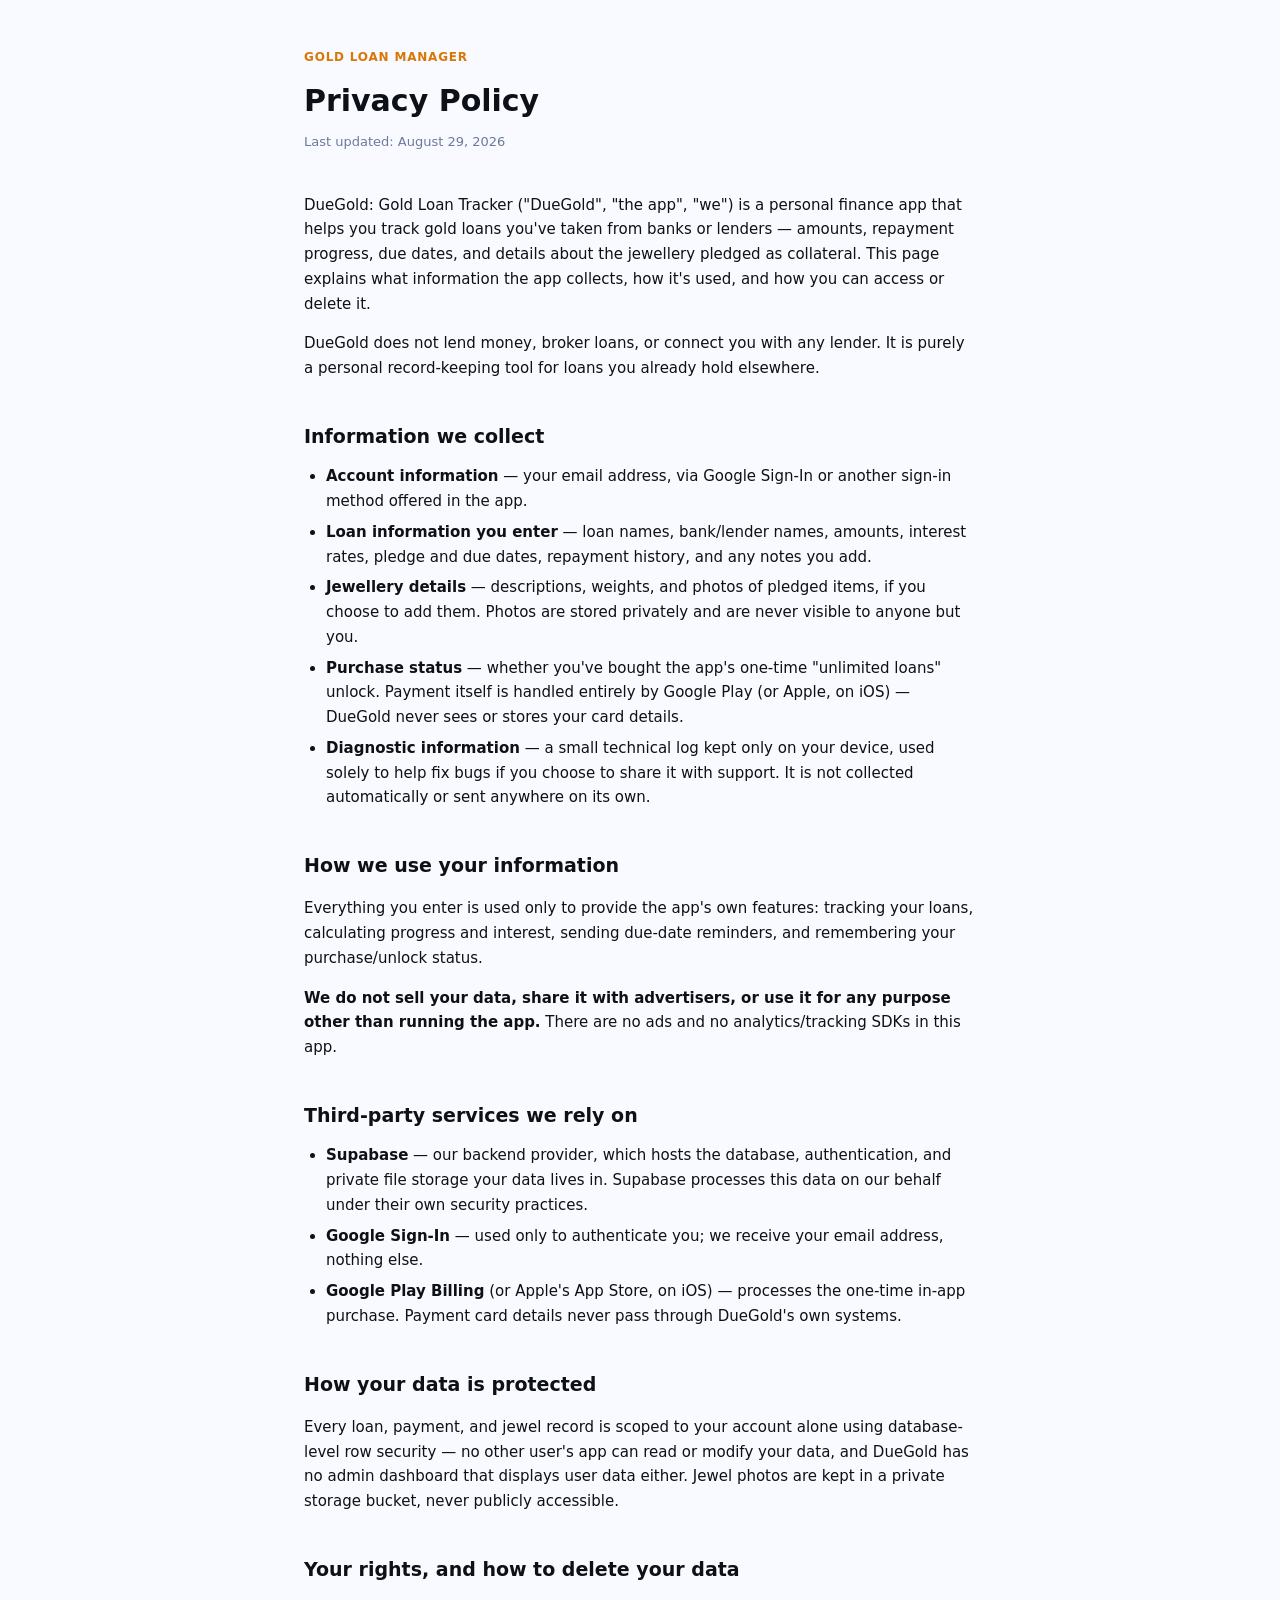
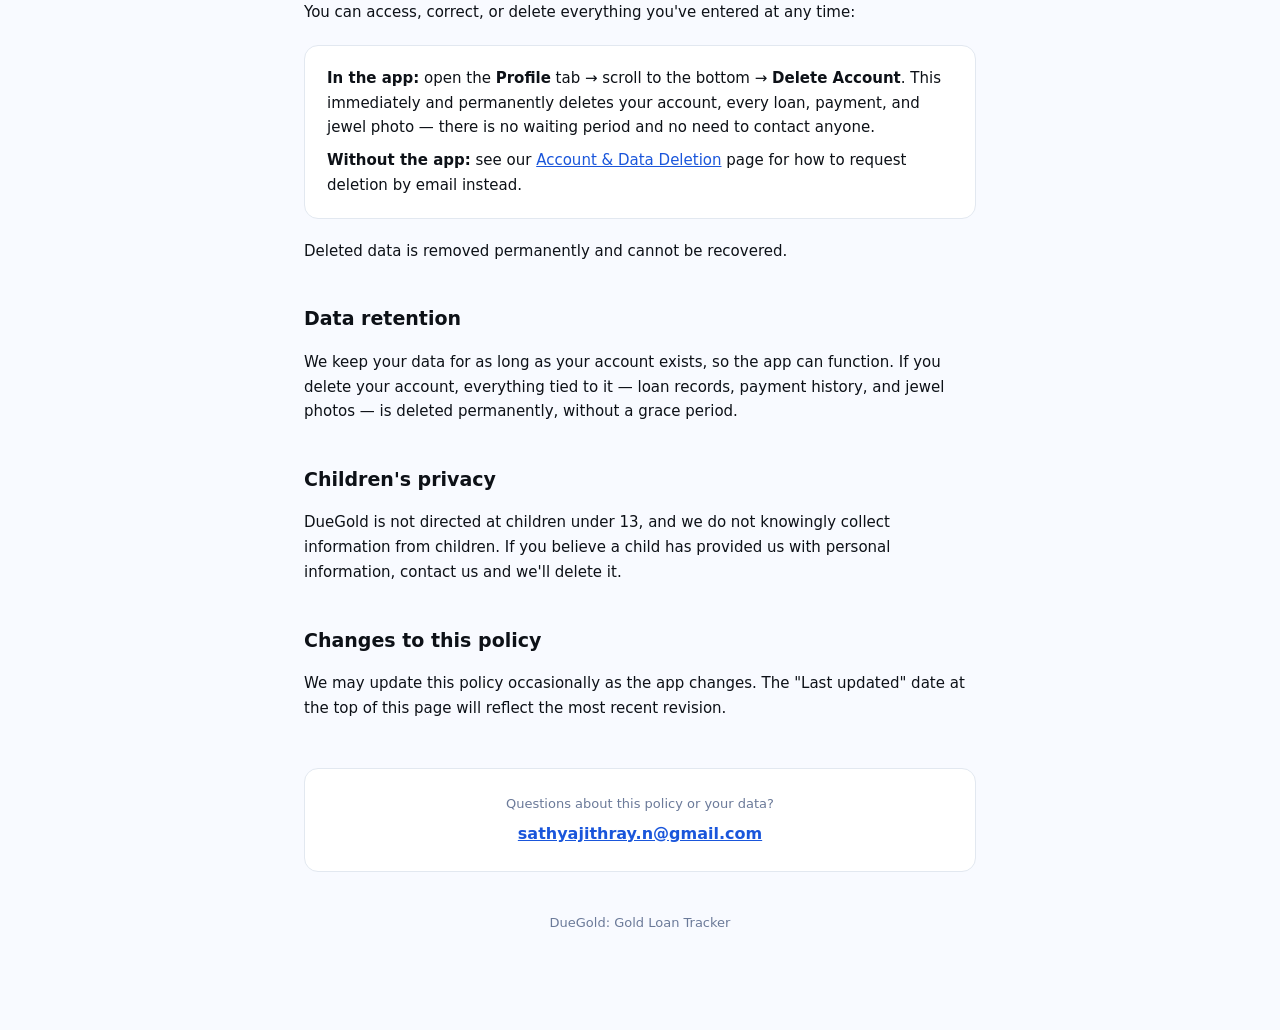
==== index.html @ d5f9a389 "Add privacy policy and account deletion pages" ====
<!doctype html>
<html lang="en">
<head><meta charset="utf-8"><meta http-equiv="refresh" content="0; url=./privacy-policy.html">
<title>DueGold: Gold Loan Tracker</title></head>
<body><p>Redirecting to <a href="./privacy-policy.html">Privacy Policy</a>...</p></body>
</html>
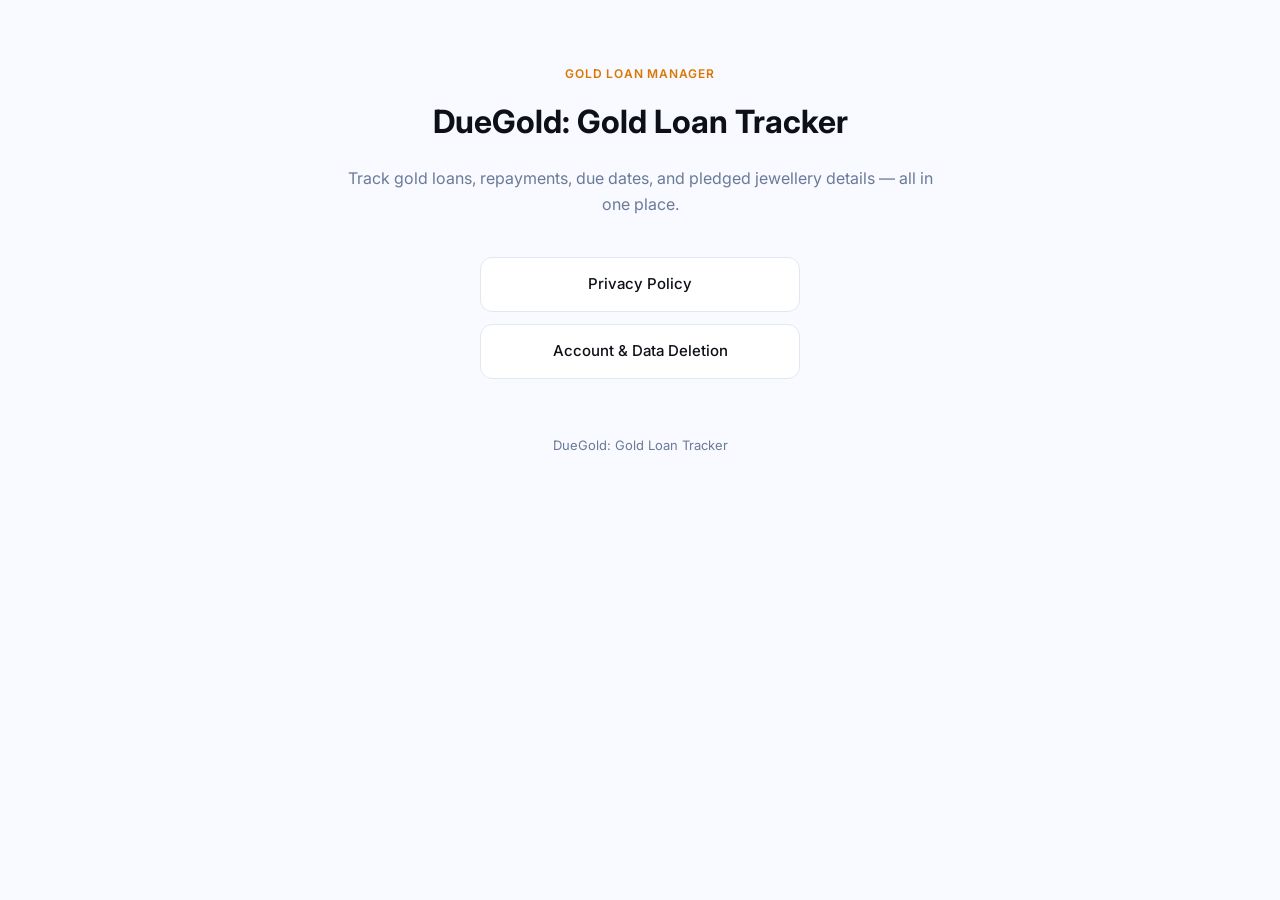
==== commit e2e51989: "Add Google site verification tag + real landing page" ====
--- a/index.html
+++ b/index.html
@@ -1,6 +1,77 @@
 <!doctype html>
 <html lang="en">
-<head><meta charset="utf-8"><meta http-equiv="refresh" content="0; url=./privacy-policy.html">
-<title>DueGold: Gold Loan Tracker</title></head>
-<body><p>Redirecting to <a href="./privacy-policy.html">Privacy Policy</a>...</p></body>
+<head>
+<meta charset="utf-8">
+<meta name="viewport" content="width=device-width, initial-scale=1">
+<meta name="google-site-verification" content="Ffd6RUk6Vsh6X3UzP-5JB0_w6zdwFNyDLYtehbl4Mmo" />
+<title>DueGold: Gold Loan Tracker</title>
+<link rel="preconnect" href="https://fonts.googleapis.com">
+<link href="https://fonts.googleapis.com/css2?family=Inter:wght@400;500;600;700&display=swap" rel="stylesheet">
+<style>
+  :root {
+    --bg: #f8faff;
+    --fg: #0d1117;
+    --muted: #6b7a99;
+    --card: #ffffff;
+    --border: #e2e8f0;
+    --primary: #1a56db;
+    --accent: #d97706;
+  }
+  @media (prefers-color-scheme: dark) {
+    :root {
+      --bg: #0b0f1a;
+      --fg: #f1f5f9;
+      --muted: #94a3b8;
+      --card: #151b28;
+      --border: #263143;
+      --primary: #3b82f6;
+      --accent: #f59e0b;
+    }
+  }
+  * { box-sizing: border-box; }
+  body {
+    margin: 0;
+    background: var(--bg);
+    color: var(--fg);
+    font-family: 'Inter', system-ui, -apple-system, sans-serif;
+    line-height: 1.65;
+  }
+  .wrap { max-width: 640px; margin: 0 auto; padding: 64px 24px 96px; text-align: center; }
+  .eyebrow { color: var(--accent); font-size: 12px; font-weight: 600; letter-spacing: 0.8px; text-transform: uppercase; margin-bottom: 12px; }
+  h1 { font-size: 32px; font-weight: 700; margin: 0 0 16px; }
+  .tagline { color: var(--muted); font-size: 16px; margin-bottom: 40px; }
+  .links {
+    display: flex;
+    flex-direction: column;
+    gap: 12px;
+    max-width: 320px;
+    margin: 0 auto;
+  }
+  .links a {
+    display: block;
+    background: var(--card);
+    border: 1px solid var(--border);
+    border-radius: 12px;
+    padding: 14px 20px;
+    color: var(--fg);
+    text-decoration: none;
+    font-weight: 500;
+    font-size: 15px;
+  }
+  .links a:hover { border-color: var(--primary); }
+  footer { margin-top: 56px; color: var(--muted); font-size: 13px; }
+</style>
+</head>
+<body>
+<div class="wrap">
+  <div class="eyebrow">Gold Loan Manager</div>
+  <h1>DueGold: Gold Loan Tracker</h1>
+  <p class="tagline">Track gold loans, repayments, due dates, and pledged jewellery details — all in one place.</p>
+  <div class="links">
+    <a href="./privacy-policy.html">Privacy Policy</a>
+    <a href="./delete-account.html">Account &amp; Data Deletion</a>
+  </div>
+  <footer>DueGold: Gold Loan Tracker</footer>
+</div>
+</body>
 </html>
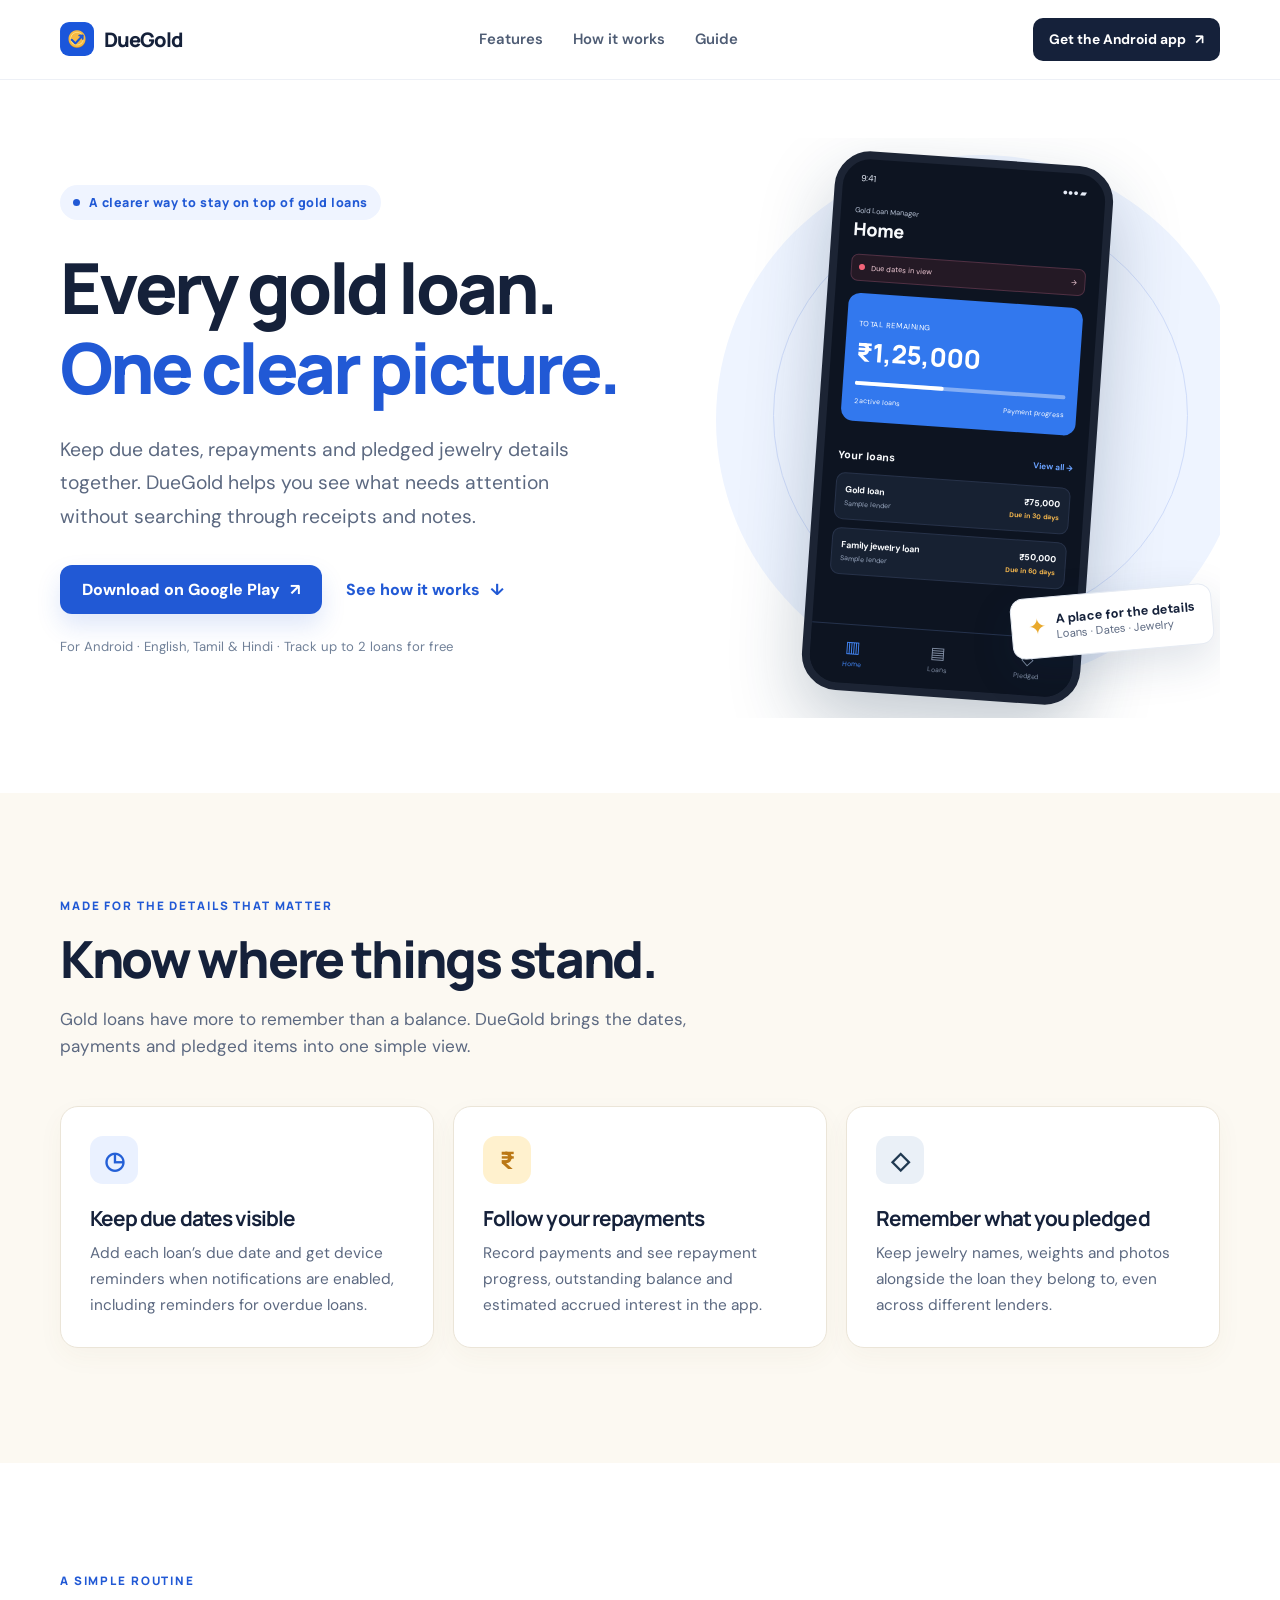
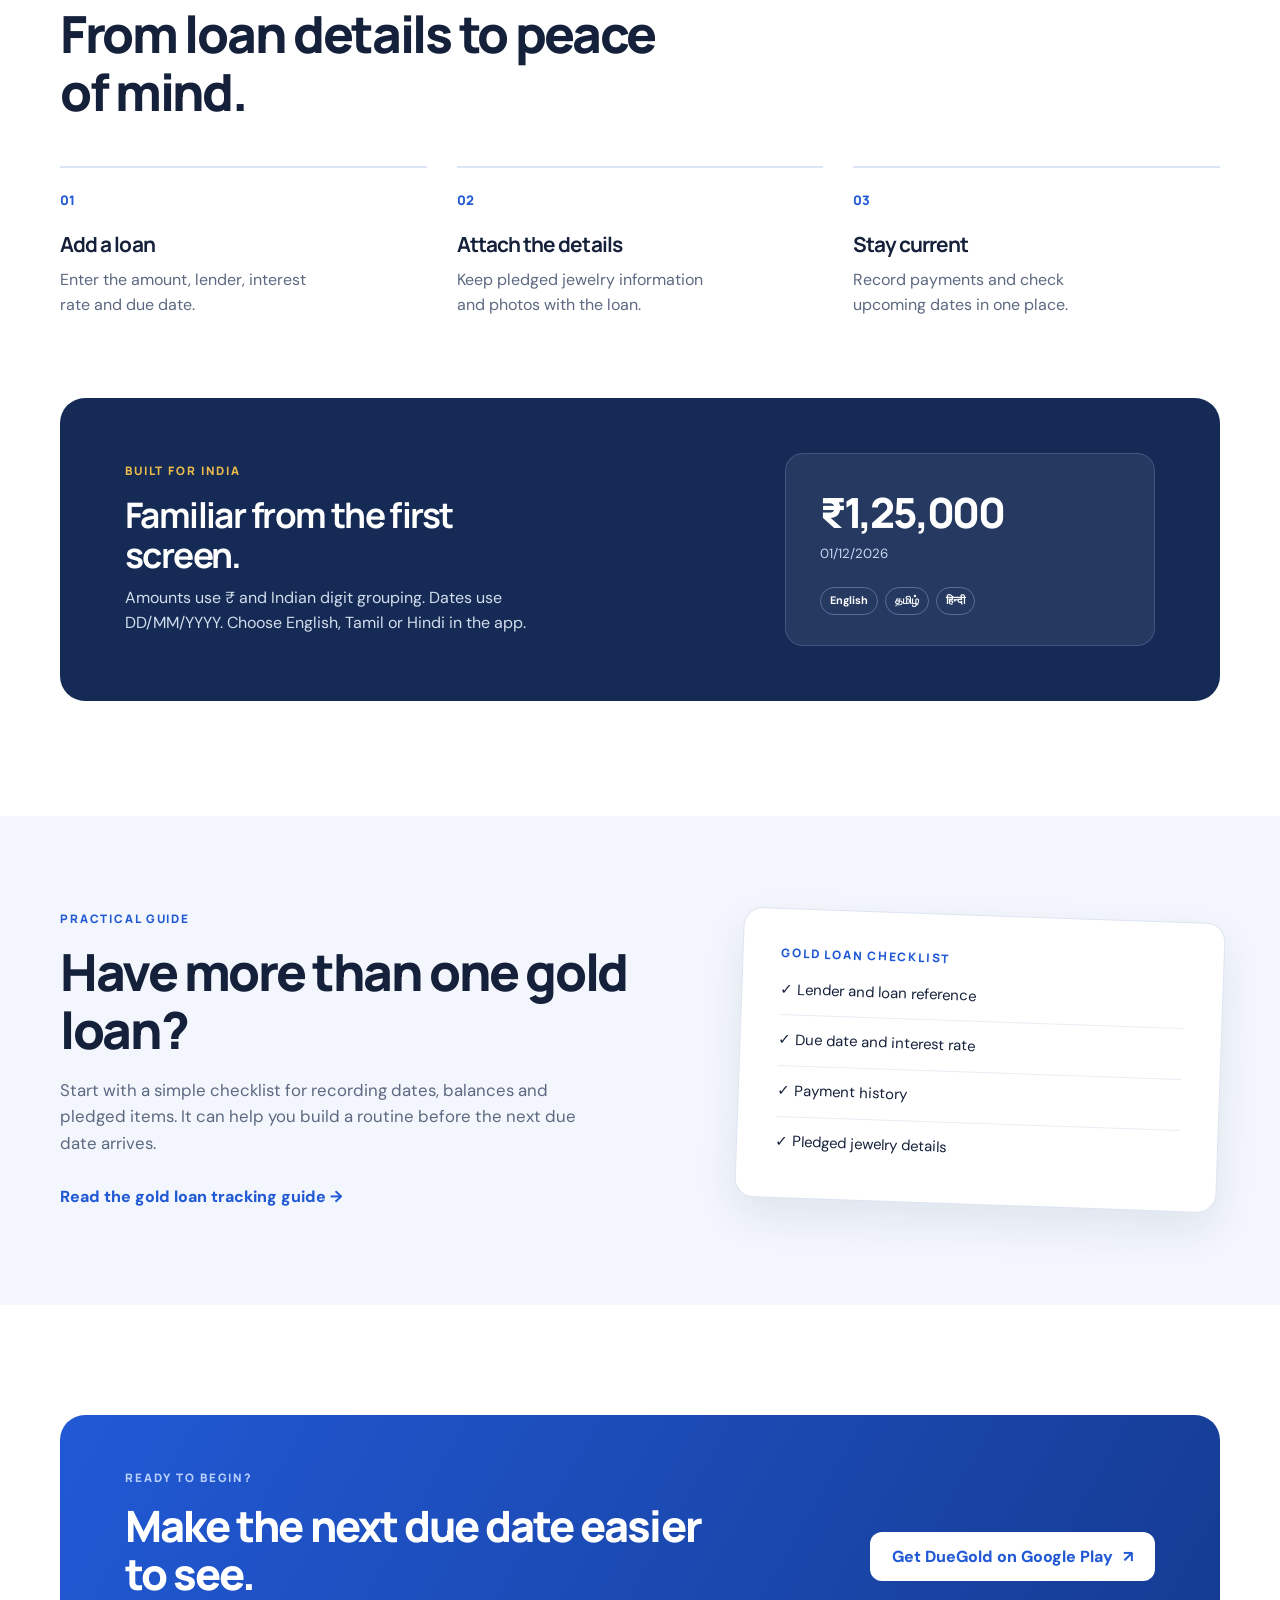
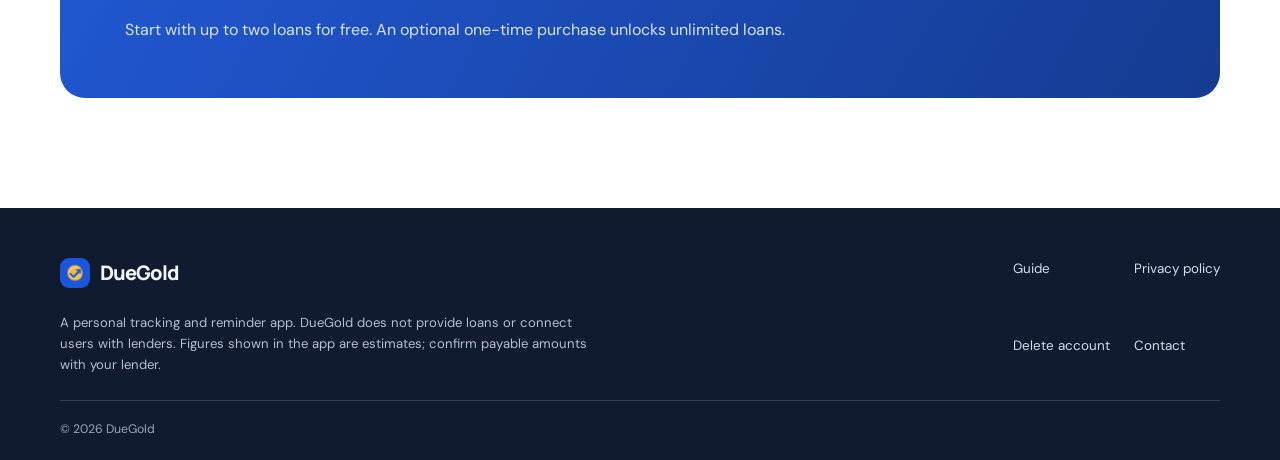
==== commit 1a423a3a: "Publish DueGold landing page and gold loan tracking guide" ====
--- a/index.html
+++ b/index.html
@@ -1,77 +1,76 @@
 <!doctype html>
-<html lang="en">
+<html lang="en-IN">
 <head>
-<meta charset="utf-8">
-<meta name="viewport" content="width=device-width, initial-scale=1">
-<meta name="google-site-verification" content="Ffd6RUk6Vsh6X3UzP-5JB0_w6zdwFNyDLYtehbl4Mmo" />
-<title>DueGold: Gold Loan Tracker</title>
-<link rel="preconnect" href="https://fonts.googleapis.com">
-<link href="https://fonts.googleapis.com/css2?family=Inter:wght@400;500;600;700&display=swap" rel="stylesheet">
-<style>
-  :root {
-    --bg: #f8faff;
-    --fg: #0d1117;
-    --muted: #6b7a99;
-    --card: #ffffff;
-    --border: #e2e8f0;
-    --primary: #1a56db;
-    --accent: #d97706;
-  }
-  @media (prefers-color-scheme: dark) {
-    :root {
-      --bg: #0b0f1a;
-      --fg: #f1f5f9;
-      --muted: #94a3b8;
-      --card: #151b28;
-      --border: #263143;
-      --primary: #3b82f6;
-      --accent: #f59e0b;
-    }
-  }
-  * { box-sizing: border-box; }
-  body {
-    margin: 0;
-    background: var(--bg);
-    color: var(--fg);
-    font-family: 'Inter', system-ui, -apple-system, sans-serif;
-    line-height: 1.65;
-  }
-  .wrap { max-width: 640px; margin: 0 auto; padding: 64px 24px 96px; text-align: center; }
-  .eyebrow { color: var(--accent); font-size: 12px; font-weight: 600; letter-spacing: 0.8px; text-transform: uppercase; margin-bottom: 12px; }
-  h1 { font-size: 32px; font-weight: 700; margin: 0 0 16px; }
-  .tagline { color: var(--muted); font-size: 16px; margin-bottom: 40px; }
-  .links {
-    display: flex;
-    flex-direction: column;
-    gap: 12px;
-    max-width: 320px;
-    margin: 0 auto;
-  }
-  .links a {
-    display: block;
-    background: var(--card);
-    border: 1px solid var(--border);
-    border-radius: 12px;
-    padding: 14px 20px;
-    color: var(--fg);
-    text-decoration: none;
-    font-weight: 500;
-    font-size: 15px;
-  }
-  .links a:hover { border-color: var(--primary); }
-  footer { margin-top: 56px; color: var(--muted); font-size: 13px; }
-</style>
+  <meta charset="utf-8">
+  <meta name="viewport" content="width=device-width, initial-scale=1">
+  <meta name="google-site-verification" content="Ffd6RUk6Vsh6X3UzP-5JB0_w6zdwFNyDLYtehbl4Mmo">
+  <title>DueGold — Gold Loan Tracker for India | Due Dates, Payments & Jewelry</title>
+  <meta name="description" content="Track gold loan due dates, repayments, estimated interest and pledged jewelry in one place. DueGold is an Android gold loan tracker for India, available in English, Tamil and Hindi.">
+  <link rel="canonical" href="https://docs.sathyadev.in/">
+  <link rel="icon" href="/assets/icon.png" type="image/png">
+  <link rel="stylesheet" href="/assets/style.css">
+  <meta property="og:type" content="website">
+  <meta property="og:title" content="DueGold — Keep every gold loan in view">
+  <meta property="og:description" content="Track due dates, repayments and pledged jewelry with DueGold for Android.">
+  <meta property="og:url" content="https://docs.sathyadev.in/">
+  <meta property="og:image" content="https://docs.sathyadev.in/assets/icon.png">
+  <script type="application/ld+json">{"@context":"https://schema.org","@type":"SoftwareApplication","name":"DueGold: Gold Loan Tracker","applicationCategory":"FinanceApplication","operatingSystem":"Android","description":"A personal tracker for gold loan due dates, repayments, estimated interest and pledged jewelry.","url":"https://docs.sathyadev.in/","downloadUrl":"https://play.google.com/store/apps/details?id=com.raysathyajith.loantracker"}</script>
 </head>
 <body>
-<div class="wrap">
-  <div class="eyebrow">Gold Loan Manager</div>
-  <h1>DueGold: Gold Loan Tracker</h1>
-  <p class="tagline">Track gold loans, repayments, due dates, and pledged jewellery details — all in one place.</p>
-  <div class="links">
-    <a href="./privacy-policy.html">Privacy Policy</a>
-    <a href="./delete-account.html">Account &amp; Data Deletion</a>
-  </div>
-  <footer>DueGold: Gold Loan Tracker</footer>
-</div>
+  <header class="site-header">
+    <div class="wrap nav">
+      <a class="brand" href="/" aria-label="DueGold home"><img src="/assets/icon.png" alt="" width="34" height="34"><span>DueGold</span></a>
+      <nav aria-label="Main navigation"><a href="#features">Features</a><a href="#how-it-works">How it works</a><a href="/guides/track-gold-loan-due-dates.html">Guide</a></nav>
+      <a class="nav-cta" href="https://play.google.com/store/apps/details?id=com.raysathyajith.loantracker">Get the Android app <span aria-hidden="true">↗</span></a>
+    </div>
+  </header>
+
+  <main>
+    <section class="hero wrap">
+      <div class="hero-copy">
+        <div class="eyebrow"><span class="eyebrow-dot"></span> A clearer way to stay on top of gold loans</div>
+        <h1>Every gold loan.<br><em>One clear picture.</em></h1>
+        <p class="lead">Keep due dates, repayments and pledged jewelry details together. DueGold helps you see what needs attention without searching through receipts and notes.</p>
+        <div class="hero-actions"><a class="button button-primary" href="https://play.google.com/store/apps/details?id=com.raysathyajith.loantracker">Download on Google Play <span aria-hidden="true">↗</span></a><a class="button button-text" href="#how-it-works">See how it works <span aria-hidden="true">↓</span></a></div>
+        <p class="hero-note">For Android · English, Tamil & Hindi · Track up to 2 loans for free</p>
+      </div>
+      <div class="hero-art" aria-label="Illustration of a DueGold loan overview using sample information">
+        <div class="orbit orbit-one"></div><div class="orbit orbit-two"></div>
+        <div class="phone">
+          <div class="phone-top"><span>9:41</span><span>●●● ▰</span></div>
+          <div class="phone-content">
+            <div class="phone-greeting">Gold Loan Manager</div><div class="phone-title">Home</div>
+            <div class="phone-alert"><span class="alert-dot"></span> Due dates in view <span>→</span></div>
+            <div class="balance-card"><span>TOTAL REMAINING</span><strong>₹1,25,000</strong><div class="balance-track"><i></i></div><div class="balance-bottom"><span>2 active loans</span><span>Payment progress</span></div></div>
+            <div class="phone-section-title">Your loans <span>View all →</span></div>
+            <div class="sample-loan"><div><strong>Gold loan</strong><small>Sample lender</small></div><div class="loan-value">₹75,000<small>Due in 30 days</small></div></div>
+            <div class="sample-loan"><div><strong>Family jewelry loan</strong><small>Sample lender</small></div><div class="loan-value">₹50,000<small>Due in 60 days</small></div></div>
+          </div>
+          <div class="phone-tabs"><span class="selected">▥<small>Home</small></span><span>▤<small>Loans</small></span><span>◇<small>Pledged</small></span></div>
+        </div>
+        <div class="float-card"><span>✦</span><div><strong>A place for the details</strong><small>Loans · Dates · Jewelry</small></div></div>
+      </div>
+    </section>
+
+    <section class="problem-section" id="features"><div class="wrap">
+      <div class="section-intro"><span class="kicker">MADE FOR THE DETAILS THAT MATTER</span><h2>Know where things stand.</h2><p>Gold loans have more to remember than a balance. DueGold brings the dates, payments and pledged items into one simple view.</p></div>
+      <div class="feature-grid">
+        <article class="feature"><div class="feature-icon blue">◷</div><h3>Keep due dates visible</h3><p>Add each loan’s due date and get device reminders when notifications are enabled, including reminders for overdue loans.</p></article>
+        <article class="feature"><div class="feature-icon gold">₹</div><h3>Follow your repayments</h3><p>Record payments and see repayment progress, outstanding balance and estimated accrued interest in the app.</p></article>
+        <article class="feature"><div class="feature-icon navy">◇</div><h3>Remember what you pledged</h3><p>Keep jewelry names, weights and photos alongside the loan they belong to, even across different lenders.</p></article>
+      </div>
+    </div></section>
+
+    <section class="flow-section wrap" id="how-it-works"><div class="section-intro narrow"><span class="kicker">A SIMPLE ROUTINE</span><h2>From loan details to peace of mind.</h2></div>
+      <div class="steps"><div class="step"><span>01</span><h3>Add a loan</h3><p>Enter the amount, lender, interest rate and due date.</p></div><div class="step"><span>02</span><h3>Attach the details</h3><p>Keep pledged jewelry information and photos with the loan.</p></div><div class="step"><span>03</span><h3>Stay current</h3><p>Record payments and check upcoming dates in one place.</p></div></div>
+      <div class="local-card"><div><span class="kicker">BUILT FOR INDIA</span><h3>Familiar from the first screen.</h3><p>Amounts use ₹ and Indian digit grouping. Dates use DD/MM/YYYY. Choose English, Tamil or Hindi in the app.</p></div><div class="local-visual"><span>₹1,25,000</span><small>01/12/2026</small><div class="language-pills"><b>English</b><b>தமிழ்</b><b>हिन्दी</b></div></div></div>
+    </section>
+
+    <section class="guide-section"><div class="wrap guide-layout"><div><span class="kicker">PRACTICAL GUIDE</span><h2>Have more than one gold loan?</h2><p>Start with a simple checklist for recording dates, balances and pledged items. It can help you build a routine before the next due date arrives.</p><a class="text-link" href="/guides/track-gold-loan-due-dates.html">Read the gold loan tracking guide <span aria-hidden="true">→</span></a></div><div class="guide-paper" aria-hidden="true"><span>GOLD LOAN CHECKLIST</span><p>✓ Lender and loan reference</p><p>✓ Due date and interest rate</p><p>✓ Payment history</p><p>✓ Pledged jewelry details</p></div></div></section>
+
+    <section class="cta-section wrap"><div><span class="kicker">READY TO BEGIN?</span><h2>Make the next due date easier to see.</h2><p>Start with up to two loans for free. An optional one-time purchase unlocks unlimited loans.</p></div><a class="button button-white" href="https://play.google.com/store/apps/details?id=com.raysathyajith.loantracker">Get DueGold on Google Play <span aria-hidden="true">↗</span></a></section>
+  </main>
+  <footer><div class="wrap footer-inner"><div><a class="brand" href="/"><img src="/assets/icon.png" alt="" width="30" height="30"><span>DueGold</span></a><p>A personal tracking and reminder app. DueGold does not provide loans or connect users with lenders. Figures shown in the app are estimates; confirm payable amounts with your lender.</p></div><div class="footer-links"><a href="/guides/track-gold-loan-due-dates.html">Guide</a><a href="/privacy-policy.html">Privacy policy</a><a href="/delete-account.html">Delete account</a><a href="mailto:sathyajithray.n@gmail.com">Contact</a></div></div><div class="wrap copyright">© 2026 DueGold</div></footer>
 </body>
 </html>
+
--- a/assets/style.css
+++ b/assets/style.css
@@ -0,0 +1,4 @@
+@import url('https://fonts.googleapis.com/css2?family=DM+Sans:wght@400;500;600;700&family=Manrope:wght@400;500;600;700;800&display=swap');
+:root{--ink:#15213a;--muted:#5c6981;--blue:#2159d5;--blue-deep:#123a9b;--gold:#f3b73f;--cream:#fcf9f2;--line:#e4e9f1;--white:#fff}
+*{box-sizing:border-box}html{scroll-behavior:smooth}body{margin:0;background:#fff;color:var(--ink);font-family:'DM Sans',sans-serif;font-size:16px;line-height:1.6}a{color:inherit;text-decoration:none}img{display:block;max-width:100%}.wrap{width:min(1160px,calc(100% - 48px));margin-inline:auto}h1,h2,h3,p{margin-top:0}h1,h2,h3{font-family:Manrope,sans-serif;letter-spacing:-.045em;line-height:1.13}h1{font-size:clamp(3rem,5.5vw,5.6rem);font-weight:800;margin-bottom:25px}h1 em{font-style:normal;color:var(--blue)}h2{font-size:clamp(2.25rem,4vw,3.7rem);font-weight:800;margin-bottom:18px}h3{font-size:1.3rem;margin-bottom:10px}.site-header{height:80px;display:flex;align-items:center;border-bottom:1px solid #edf0f6;background:#ffffffed;position:relative;z-index:5}.nav{display:flex;align-items:center;justify-content:space-between;gap:22px}.brand{display:inline-flex;align-items:center;gap:10px;font:800 1.25rem Manrope,sans-serif;letter-spacing:-.05em}.brand img{border-radius:9px}.nav nav{display:flex;gap:30px;color:#4e5c74;font-size:.93rem;font-weight:600}.nav nav a:hover,.footer-links a:hover,.text-link:hover{color:var(--blue)}.nav-cta{background:var(--ink);color:#fff;border-radius:10px;padding:10px 16px;font-size:.86rem;font-weight:700}.nav-cta:hover{background:var(--blue)}.nav-cta span{margin-left:6px}.hero{min-height:680px;display:grid;grid-template-columns:1.07fr .93fr;gap:30px;align-items:center;padding-top:58px;padding-bottom:75px}.hero-copy{position:relative;z-index:2}.eyebrow,.kicker{font:800 .73rem Manrope,sans-serif;letter-spacing:.16em;color:var(--blue);text-transform:uppercase}.eyebrow{display:inline-flex;align-items:center;gap:9px;background:#eff4ff;padding:9px 13px;border-radius:100px;margin-bottom:28px;letter-spacing:.04em;text-transform:none;font-size:.78rem}.eyebrow-dot{width:7px;height:7px;border-radius:50%;background:var(--blue)}.lead{max-width:555px;font-size:1.21rem;color:var(--muted);line-height:1.75;margin-bottom:31px}.hero-actions{display:flex;gap:19px;align-items:center;flex-wrap:wrap}.button{display:inline-flex;align-items:center;justify-content:center;gap:10px;font-weight:800;border-radius:12px;padding:15px 22px;transition:transform .15s,background .15s;line-height:1.2}.button:hover{transform:translateY(-2px)}.button-primary{background:var(--blue);color:#fff;box-shadow:0 12px 25px #2159d525}.button-primary:hover{background:var(--blue-deep)}.button-text{color:var(--blue);padding-left:5px}.hero-note{font-size:.82rem;color:#708098;margin-top:22px}.hero-art{min-height:580px;position:relative;display:flex;align-items:center;justify-content:center;overflow:hidden}.orbit{position:absolute;border-radius:50%}.orbit-one{width:530px;height:530px;background:#eef4ff;left:4%;top:3%}.orbit-two{width:415px;height:415px;border:1px solid #cfdcfa;left:15%;top:12%}.phone{width:279px;height:540px;border:8px solid #1c2434;border-radius:36px;background:#0d1421;color:#f8fafc;box-shadow:0 30px 70px #1c355042;position:relative;z-index:2;transform:rotate(4deg);overflow:hidden}.phone-top{display:flex;justify-content:space-between;padding:12px 18px 0;font-size:.55rem;color:#e6ecf7}.phone-content{padding:20px 14px 0}.phone-greeting{font-size:.45rem;color:#bbc6d9}.phone-title{font:800 1.12rem Manrope,sans-serif;margin-bottom:13px}.phone-alert{border:1px solid #503043;background:#241925;border-radius:7px;color:#f6d0db;padding:7px;font-size:.46rem;display:flex;align-items:center;gap:6px;margin-bottom:12px}.phone-alert span:last-child{margin-left:auto}.alert-dot{width:6px;height:6px;border-radius:50%;background:#f26479}.balance-card{background:#3278ee;border-radius:12px;padding:15px 12px;color:#fff}.balance-card>span{font-size:.47rem;letter-spacing:.07em}.balance-card strong{display:block;font:800 1.6rem Manrope,sans-serif;line-height:1.4}.balance-track{height:4px;background:#ffffff66;border-radius:5px;margin:11px 0 10px}.balance-track i{display:block;width:42%;height:100%;background:#fff;border-radius:5px}.balance-bottom{display:flex;justify-content:space-between;font-size:.43rem}.phone-section-title{display:flex;justify-content:space-between;font-weight:700;font-size:.67rem;margin:26px 0 9px}.phone-section-title span{color:#6aa2ff;font-size:.52rem}.sample-loan{display:flex;justify-content:space-between;background:#172132;border:1px solid #273249;border-radius:9px;padding:10px 9px;margin-bottom:8px;line-height:1.4}.sample-loan strong,.sample-loan small,.loan-value{display:block;font-size:.55rem}.sample-loan small{color:#9caac2;font-size:.43rem;margin-top:3px}.loan-value{text-align:right;font-weight:800}.loan-value small{color:#f0b44d}.phone-tabs{position:absolute;bottom:0;left:0;right:0;display:flex;justify-content:space-around;border-top:1px solid #25324c;background:#0d1421;padding:9px 0 13px;color:#8491a7;font-size:1rem;text-align:center}.phone-tabs small{display:block;font-size:.42rem}.phone-tabs .selected{color:#458bff}.float-card{position:absolute;z-index:3;bottom:66px;right:7px;display:flex;gap:10px;align-items:center;background:#fff;border:1px solid #e6ebf3;box-shadow:0 15px 45px #16305a24;border-radius:13px;padding:12px 16px;transform:rotate(-5deg)}.float-card>span{color:#e9a92c;font-size:1.35rem}.float-card strong,.float-card small{display:block;line-height:1.3}.float-card strong{font-size:.8rem}.float-card small{font-size:.7rem;color:var(--muted)}.problem-section{background:var(--cream);padding:105px 0 115px}.section-intro{max-width:700px;margin-bottom:45px}.section-intro p{max-width:630px;color:var(--muted);font-size:1.07rem}.kicker{display:block;margin-bottom:16px}.feature-grid{display:grid;grid-template-columns:repeat(3,1fr);gap:19px}.feature{padding:29px;background:#fff;border:1px solid #ebe5d8;border-radius:18px;box-shadow:0 9px 26px #6d60360b}.feature p{color:var(--muted);font-size:.96rem;line-height:1.7;margin-bottom:0}.feature-icon{width:48px;height:48px;border-radius:13px;display:flex;justify-content:center;align-items:center;font:800 1.5rem Manrope,sans-serif;margin-bottom:23px}.feature-icon.blue{background:#eaf1ff;color:#2460d7}.feature-icon.gold{background:#fff1ce;color:#bb7815}.feature-icon.navy{background:#eaf0f7;color:#203951}.flow-section{padding-top:110px;padding-bottom:115px}.narrow{max-width:650px}.steps{display:grid;grid-template-columns:repeat(3,1fr);gap:30px;margin-bottom:80px}.step{border-top:2px solid #dce5f4;padding-top:23px}.step>span{font:800 .82rem Manrope,sans-serif;color:var(--blue);display:block;margin-bottom:24px}.step p{max-width:250px;color:var(--muted);margin-bottom:0}.local-card{border-radius:25px;background:#152b55;color:#fff;padding:55px 65px;display:grid;grid-template-columns:1fr 1fr;gap:30px;align-items:center;overflow:hidden}.local-card .kicker{color:#e9b94c}.local-card h3{font-size:2.2rem;max-width:390px}.local-card p{color:#d2dded;max-width:430px;margin-bottom:0}.local-visual{border:1px solid #6580b266;border-radius:18px;background:#ffffff12;padding:30px 34px;justify-self:end;width:min(100%,370px)}.local-visual>span{font:800 2.6rem Manrope,sans-serif;display:block;letter-spacing:-.05em}.local-visual>small{color:#c7d7f0}.language-pills{display:flex;gap:7px;flex-wrap:wrap;margin-top:22px}.language-pills b{border:1px solid #9cb2dc70;border-radius:20px;padding:4px 9px;font-size:.68rem}.guide-section{padding:95px 0;background:#f3f6fc}.guide-layout{display:grid;grid-template-columns:1.1fr .9fr;gap:90px;align-items:center}.guide-layout p{font-size:1.05rem;color:var(--muted);max-width:530px}.text-link{display:inline-block;color:var(--blue);font-weight:800;margin-top:10px}.guide-paper{background:#fff;border:1px solid #dde5f2;border-radius:19px;box-shadow:0 18px 40px #1b376216;padding:30px 38px;transform:rotate(2deg)}.guide-paper>span{font:800 .74rem Manrope,sans-serif;letter-spacing:.15em;color:var(--blue)}.guide-paper p{border-bottom:1px solid #e8edf5;padding:13px 0;margin:0;color:var(--ink);font-size:.93rem}.guide-paper p:last-child{border:0}.cta-section{margin-top:110px;margin-bottom:110px;border-radius:25px;background:linear-gradient(120deg,#2159d5,#153b91);color:#fff;padding:55px 65px;display:flex;align-items:center;justify-content:space-between;gap:30px}.cta-section .kicker{color:#b9d0ff}.cta-section h2{max-width:600px;font-size:2.7rem}.cta-section p{color:#d7e4ff;margin-bottom:0}.button-white{background:#fff;color:var(--blue);white-space:nowrap}.button-white:hover{background:#edf4ff}footer{background:#101b30;color:#f2f5fb;padding:50px 0 20px}.footer-inner{display:flex;justify-content:space-between;gap:40px}.footer-inner>div:first-child{max-width:535px}.footer-inner p{color:#b4c0d1;font-size:.82rem;margin:17px 0 25px}.footer-links{display:grid;grid-template-columns:repeat(2,max-content);gap:11px 24px;font-size:.84rem;color:#d4ddec}.footer-links a:hover{color:#fff}.copyright{border-top:1px solid #334056;padding-top:19px;color:#98a6bc;font-size:.77rem}.article-main{max-width:840px;margin:0 auto;padding:80px 24px 110px}.article-main .back-link{font-size:.85rem;font-weight:700;color:var(--blue)}.article-main h1{font-size:clamp(2.5rem,5vw,4.2rem);margin:25px 0}.article-main .article-lead{font-size:1.18rem;color:var(--muted);line-height:1.75}.article-main h2{font-size:1.75rem;margin:46px 0 14px}.article-main p,.article-main li{color:#40506b;line-height:1.8}.article-main ul{padding-left:25px}.article-main li{margin-bottom:12px}.article-callout{background:#eff4ff;border-left:4px solid var(--blue);border-radius:0 12px 12px 0;padding:23px 26px;margin:36px 0}.article-callout p{margin:0}.article-main .article-cta{margin-top:50px;background:var(--cream);border:1px solid #eee2c7;border-radius:17px;padding:28px}.article-main .article-cta h2{margin-top:0}.article-main .article-cta p{margin-bottom:19px}
+@media(max-width:900px){.nav nav{display:none}.hero{grid-template-columns:1fr;gap:0;padding-top:65px}.hero-art{min-height:540px}.hero-copy{max-width:670px}.feature-grid{grid-template-columns:1fr 1fr}.guide-layout{gap:35px}.cta-section{padding:43px;flex-direction:column;align-items:flex-start}}@media(max-width:640px){.wrap{width:min(100% - 34px,520px)}.site-header{height:68px}.nav-cta{font-size:.74rem;padding:9px 11px}.brand{font-size:1.1rem}.brand img{width:30px;height:30px}.hero{padding-top:48px;padding-bottom:50px}.hero-art{min-height:500px}.lead{font-size:1.08rem}.hero-actions{gap:8px}.button{padding:14px 17px;font-size:.87rem}.button-text{padding-left:8px}.phone{transform:rotate(3deg) scale(.89)}.orbit-one{left:-25%}.orbit-two{left:-7%}.float-card{right:0;bottom:25px}.problem-section,.flow-section,.guide-section{padding-top:75px;padding-bottom:75px}.feature-grid,.steps,.local-card,.guide-layout{grid-template-columns:1fr}.feature-grid{gap:13px}.steps{gap:23px;margin-bottom:55px}.step>span{margin-bottom:12px}.local-card{padding:35px 27px}.local-visual{justify-self:stretch}.guide-paper{transform:none}.cta-section{margin-top:70px;margin-bottom:70px;padding:35px 27px}.cta-section h2{font-size:2.1rem}.footer-inner{display:block}.footer-links{margin:15px 0 30px}.article-main{padding-top:55px}}
